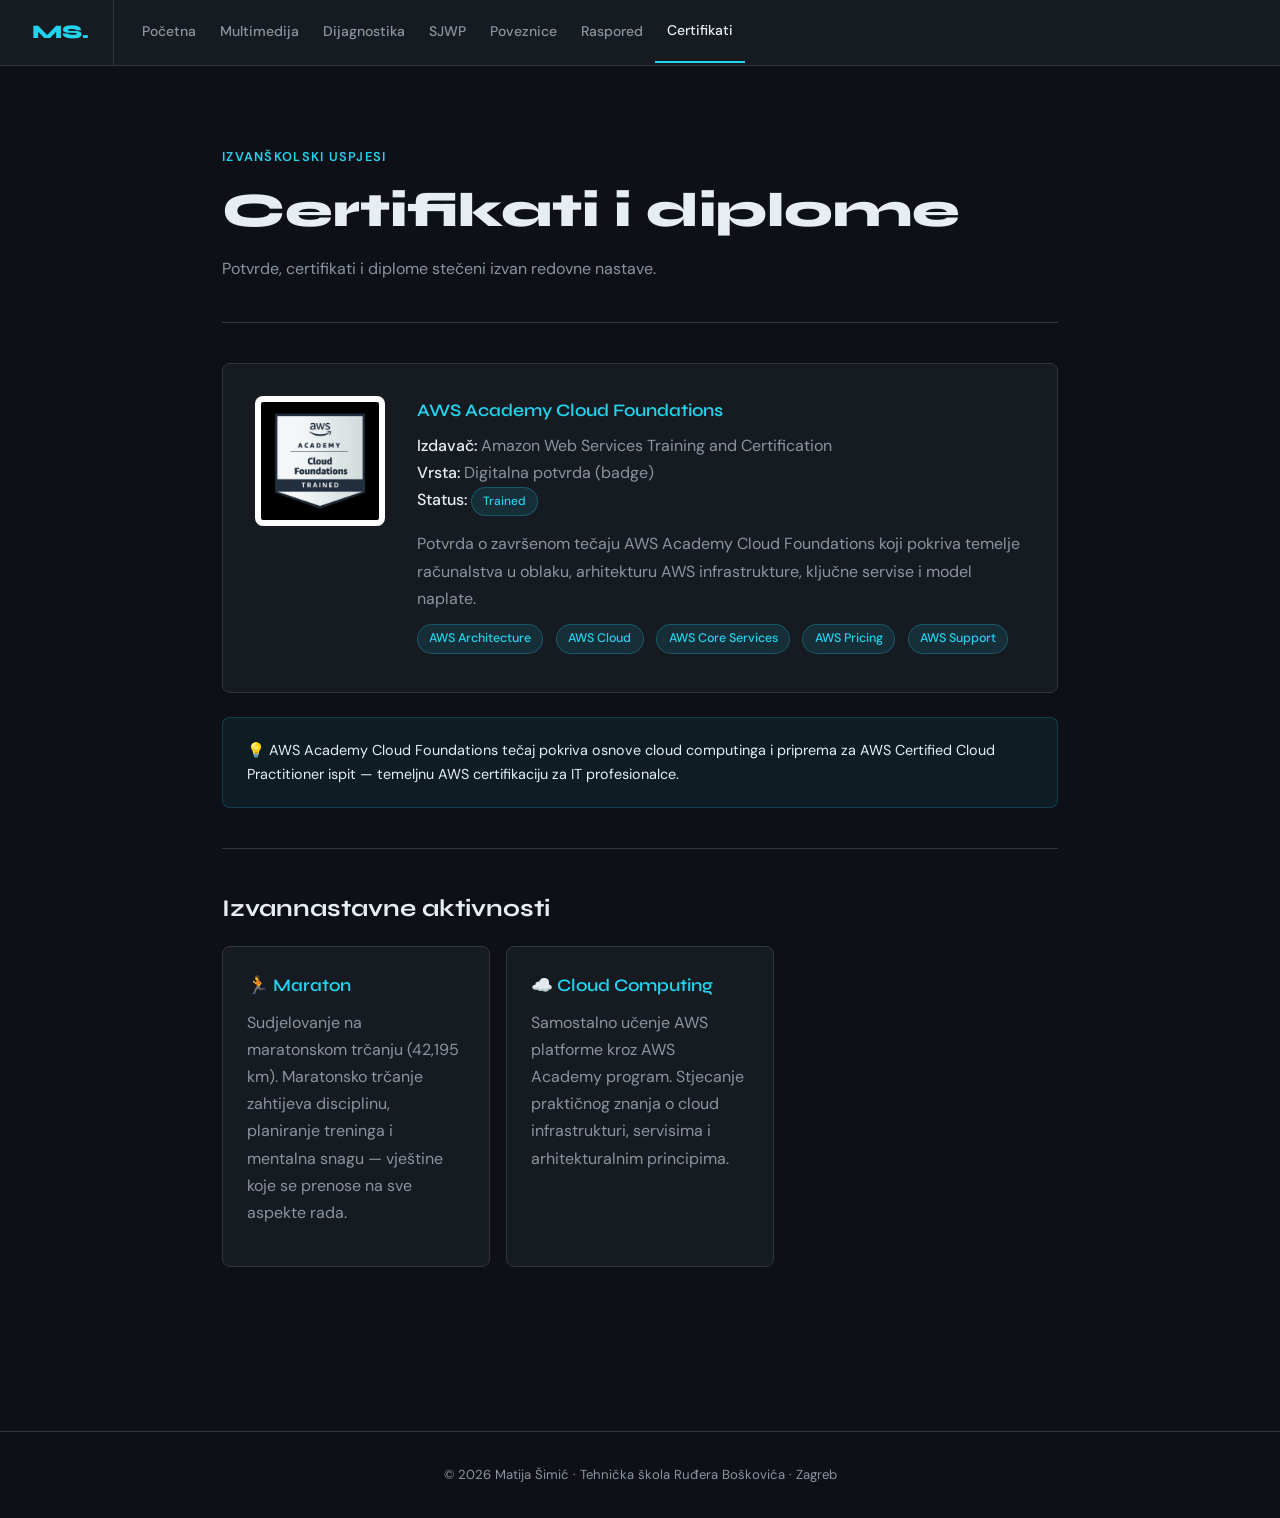
==== certifikati.html @ ddc9486a "Add files via upload" ====
<!DOCTYPE html>
<html lang="hr">
<head>
  <meta charset="UTF-8">
  <meta name="viewport" content="width=device-width, initial-scale=1.0">
  <title>Certifikati – Matija Šimić</title>
  <link rel="stylesheet" href="assets/style.css">
  <style>
    .cert-card {
      background: var(--bg2);
      border: 1px solid var(--border);
      border-radius: var(--radius);
      padding: 2rem;
      display: flex;
      gap: 2rem;
      align-items: flex-start;
      margin-bottom: 1.5rem;
      transition: border-color 0.2s;
    }
    .cert-card:hover { border-color: var(--accent2); }
    .cert-img {
      width: 130px;
      height: 130px;
      object-fit: contain;
      flex-shrink: 0;
      border-radius: 8px;
      background: #fff;
      padding: 6px;
    }
    .cert-info h3 { margin-bottom: 0.4rem; }
    .cert-info p { margin-bottom: 0.5rem; }
    .skill-list {
      display: flex;
      flex-wrap: wrap;
      gap: 0.4rem;
      margin-top: 0.75rem;
    }
    @media (max-width: 540px) {
      .cert-card { flex-direction: column; }
      .cert-img { width: 100px; height: 100px; }
    }
  </style>
</head>
<body>

<nav>
  <a href="index.html" class="nav-logo">MS.</a>
  <a href="index.html">Početna</a>
  <a href="multimedija.html">Multimedija</a>
  <a href="dijagnostika.html">Dijagnostika</a>
  <a href="sjwp.html">SJWP</a>
  <a href="poveznice.html">Poveznice</a>
  <a href="raspored.html">Raspored</a>
  <a href="certifikati.html" class="active">Certifikati</a>
</nav>

<div class="container">

  <div class="hero-label" style="margin-top:2rem;">Izvanškolski uspjesi</div>
  <h1>Certifikati i diplome</h1>
  <p>Potvrde, certifikati i diplome stečeni izvan redovne nastave.</p>

  <hr class="section-line">

  <div class="cert-card">
    <img
      src="assets/img/aws-cert.png"
      alt="AWS Academy Cloud Foundations badge"
      class="cert-img"
    >
    <div class="cert-info">
      <h3>AWS Academy Cloud Foundations</h3>
      <p>
        <strong>Izdavač:</strong> Amazon Web Services Training and Certification<br>
        <strong>Vrsta:</strong> Digitalna potvrda (badge)<br>
        <strong>Status:</strong> <span class="tag" style="font-size:0.75rem;">Trained</span>
      </p>
      <p>
        Potvrda o završenom tečaju AWS Academy Cloud Foundations koji pokriva temelje
        računalstva u oblaku, arhitekturu AWS infrastrukture, ključne servise i
        model naplate.
      </p>
      <div class="skill-list">
        <span class="tag">AWS Architecture</span>
        <span class="tag">AWS Cloud</span>
        <span class="tag">AWS Core Services</span>
        <span class="tag">AWS Pricing</span>
        <span class="tag">AWS Support</span>
      </div>
    </div>
  </div>

  <div class="info-box">
    <p>
      💡 AWS Academy Cloud Foundations tečaj pokriva osnove cloud computinga i priprema
      za AWS Certified Cloud Practitioner ispit — temeljnu AWS certifikaciju za IT profesionalce.
    </p>
  </div>

  <hr class="section-line">

  <h2>Izvannastavne aktivnosti</h2>

  <div class="card-grid">
    <div class="card">
      <h3>🏃 Maraton</h3>
      <p>
        Sudjelovanje na maratonskom trčanju (42,195 km). Maratonsko trčanje zahtijeva
        disciplinu, planiranje treninga i mentalna snagu — vještine koje se prenose na
        sve aspekte rada.
      </p>
    </div>
    <div class="card">
      <h3>☁️ Cloud Computing</h3>
      <p>
        Samostalno učenje AWS platforme kroz AWS Academy program.
        Stjecanje praktičnog znanja o cloud infrastrukturi, servisima i arhitekturalnim
        principima.
      </p>
    </div>
  </div>

</div>

<footer>
  © 2026 Matija Šimić · Tehnička škola Ruđera Boškovića · Zagreb
</footer>

</body>
</html>
---- assets/style.css ----
@import url('https://fonts.googleapis.com/css2?family=Syne:wght@400;600;700;800&family=DM+Sans:ital,wght@0,300;0,400;0,500;1,300&display=swap');

:root {
  --bg: #0d1117;
  --bg2: #161b22;
  --bg3: #21262d;
  --accent: #22d3ee;
  --accent2: #0891b2;
  --text: #e6edf3;
  --muted: #8b949e;
  --border: #30363d;
  --radius: 8px;
}

* { box-sizing: border-box; margin: 0; padding: 0; }

body {
  background: var(--bg);
  color: var(--text);
  font-family: 'DM Sans', sans-serif;
  font-size: 16px;
  line-height: 1.7;
  min-height: 100vh;
}

/* NAV */
nav {
  background: var(--bg2);
  border-bottom: 1px solid var(--border);
  padding: 0 2rem;
  position: sticky;
  top: 0;
  z-index: 100;
  display: flex;
  align-items: center;
  gap: 0;
  flex-wrap: wrap;
}

.nav-logo {
  font-family: 'Syne', sans-serif;
  font-weight: 800;
  font-size: 1.2rem;
  color: var(--accent);
  padding: 1rem 1.5rem 1rem 0;
  border-right: 1px solid var(--border);
  margin-right: 1rem;
  text-decoration: none;
  white-space: nowrap;
}

nav a {
  color: var(--muted);
  text-decoration: none;
  font-size: 0.875rem;
  font-weight: 500;
  padding: 1.1rem 0.75rem;
  transition: color 0.2s;
  white-space: nowrap;
}

nav a:hover, nav a.active { color: var(--text); }
nav a.active { border-bottom: 2px solid var(--accent); }

/* LAYOUT */
.container {
  max-width: 900px;
  margin: 0 auto;
  padding: 3rem 2rem;
}

.container-wide {
  max-width: 1100px;
  margin: 0 auto;
  padding: 3rem 2rem;
}

/* HEADINGS */
h1 {
  font-family: 'Syne', sans-serif;
  font-size: clamp(2rem, 5vw, 3rem);
  font-weight: 800;
  line-height: 1.15;
  color: var(--text);
  margin-bottom: 1rem;
}

h2 {
  font-family: 'Syne', sans-serif;
  font-size: 1.5rem;
  font-weight: 700;
  color: var(--text);
  margin: 2.5rem 0 1rem;
}

h3 {
  font-family: 'Syne', sans-serif;
  font-size: 1.1rem;
  font-weight: 600;
  color: var(--accent);
  margin-bottom: 0.5rem;
}

p { color: var(--muted); margin-bottom: 1rem; }
p strong { color: var(--text); font-weight: 500; }

/* TAG / BADGE */
.tag {
  display: inline-block;
  background: rgba(34,211,238,0.1);
  color: var(--accent);
  border: 1px solid rgba(34,211,238,0.25);
  padding: 0.2rem 0.7rem;
  border-radius: 100px;
  font-size: 0.78rem;
  font-weight: 500;
  margin-right: 0.4rem;
  margin-bottom: 0.4rem;
}

.tag-gray {
  background: var(--bg3);
  color: var(--muted);
  border: 1px solid var(--border);
}

/* CARDS */
.card {
  background: var(--bg2);
  border: 1px solid var(--border);
  border-radius: var(--radius);
  padding: 1.5rem;
  margin-bottom: 1.25rem;
  transition: border-color 0.2s;
}

.card:hover { border-color: var(--accent2); }

.card-grid {
  display: grid;
  grid-template-columns: repeat(auto-fill, minmax(260px, 1fr));
  gap: 1rem;
  margin-bottom: 2rem;
}

/* HERO */
.hero {
  padding: 5rem 2rem 4rem;
  max-width: 900px;
  margin: 0 auto;
}

.hero-label {
  font-size: 0.8rem;
  font-weight: 600;
  letter-spacing: 0.1em;
  text-transform: uppercase;
  color: var(--accent);
  margin-bottom: 1rem;
}

.hero p {
  font-size: 1.1rem;
  max-width: 580px;
  line-height: 1.8;
}

/* SECTION DIVIDER */
.section-line {
  border: none;
  border-top: 1px solid var(--border);
  margin: 2.5rem 0;
}

/* TABLE */
table {
  width: 100%;
  border-collapse: collapse;
  margin: 1.5rem 0;
  font-size: 0.9rem;
}

th {
  background: var(--bg3);
  color: var(--text);
  font-family: 'Syne', sans-serif;
  font-weight: 600;
  text-align: left;
  padding: 0.75rem 1rem;
  border-bottom: 2px solid var(--accent2);
}

td {
  padding: 0.7rem 1rem;
  border-bottom: 1px solid var(--border);
  color: var(--muted);
}

tr:hover td { background: var(--bg2); color: var(--text); }

/* LIST */
ul.styled, ol.styled {
  padding-left: 1.5rem;
  color: var(--muted);
  margin-bottom: 1rem;
}

ul.styled li, ol.styled li { margin-bottom: 0.4rem; }

/* CODE BLOCK */
pre {
  background: var(--bg3);
  border: 1px solid var(--border);
  border-radius: var(--radius);
  padding: 1.25rem;
  overflow-x: auto;
  font-family: 'Courier New', monospace;
  font-size: 0.85rem;
  color: #79c0ff;
  margin: 1rem 0;
  line-height: 1.6;
}

code {
  background: var(--bg3);
  border-radius: 4px;
  padding: 0.1rem 0.4rem;
  font-size: 0.85rem;
  color: #79c0ff;
  font-family: 'Courier New', monospace;
}

/* LINK */
a.link {
  color: var(--accent);
  text-decoration: none;
  border-bottom: 1px solid transparent;
  transition: border-color 0.2s;
}
a.link:hover { border-color: var(--accent); }

/* BUTTON */
.btn {
  display: inline-block;
  background: var(--accent);
  color: var(--bg);
  font-family: 'Syne', sans-serif;
  font-weight: 700;
  font-size: 0.875rem;
  padding: 0.6rem 1.25rem;
  border-radius: var(--radius);
  text-decoration: none;
  transition: opacity 0.2s;
}
.btn:hover { opacity: 0.85; }

/* FORM */
.form-group { margin-bottom: 1.25rem; }
label {
  display: block;
  font-size: 0.875rem;
  font-weight: 500;
  color: var(--text);
  margin-bottom: 0.4rem;
}
input, textarea, select {
  width: 100%;
  background: var(--bg3);
  border: 1px solid var(--border);
  border-radius: var(--radius);
  color: var(--text);
  padding: 0.65rem 0.9rem;
  font-family: 'DM Sans', sans-serif;
  font-size: 0.9rem;
  outline: none;
  transition: border-color 0.2s;
}
input:focus, textarea:focus, select:focus { border-color: var(--accent); }
textarea { resize: vertical; min-height: 100px; }
button[type=submit] {
  background: var(--accent);
  color: var(--bg);
  border: none;
  border-radius: var(--radius);
  font-family: 'Syne', sans-serif;
  font-weight: 700;
  font-size: 0.9rem;
  padding: 0.7rem 1.5rem;
  cursor: pointer;
  transition: opacity 0.2s;
}
button[type=submit]:hover { opacity: 0.85; }

/* FOOTER */
footer {
  border-top: 1px solid var(--border);
  padding: 2rem;
  text-align: center;
  font-size: 0.82rem;
  color: var(--muted);
  margin-top: 4rem;
}

/* INFO BOX */
.info-box {
  background: rgba(34,211,238,0.06);
  border: 1px solid rgba(34,211,238,0.2);
  border-radius: var(--radius);
  padding: 1.25rem 1.5rem;
  margin: 1.5rem 0;
}
.info-box p { color: var(--text); margin: 0; font-size: 0.9rem; }

/* RESPONSIVE */
@media (max-width: 600px) {
  nav { padding: 0 1rem; }
  .container, .container-wide, .hero { padding: 2rem 1rem; }
  h1 { font-size: 1.75rem; }
}
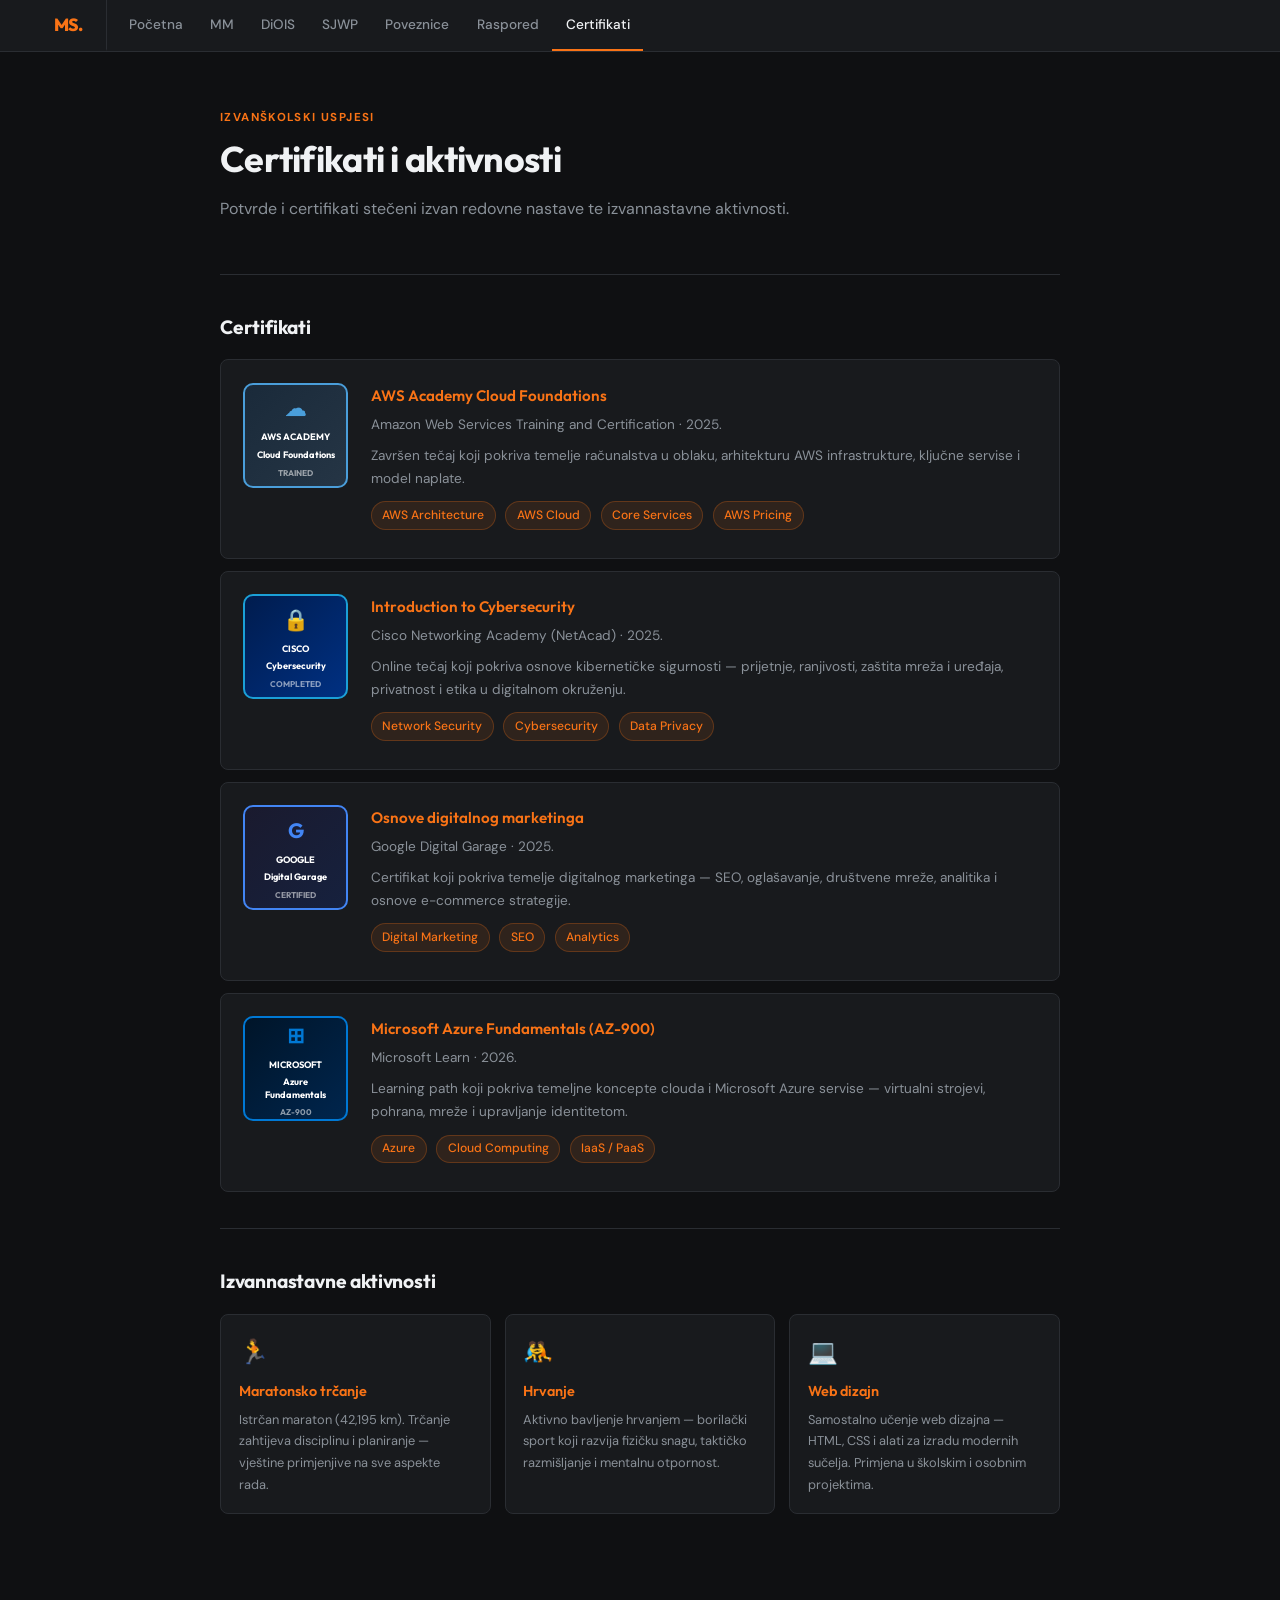
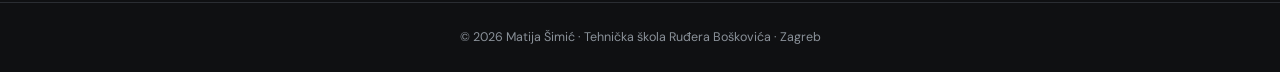
==== commit 76fe44b3: "Add files via upload" ====
--- a/certifikati.html
+++ b/certifikati.html
@@ -3,42 +3,21 @@
 <head>
   <meta charset="UTF-8">
   <meta name="viewport" content="width=device-width, initial-scale=1.0">
-  <title>Certifikati – Matija Šimić</title>
+  <title>Certifikati · Matija Šimić</title>
   <link rel="stylesheet" href="assets/style.css">
   <style>
-    .cert-card {
-      background: var(--bg2);
-      border: 1px solid var(--border);
-      border-radius: var(--radius);
-      padding: 2rem;
-      display: flex;
-      gap: 2rem;
-      align-items: flex-start;
-      margin-bottom: 1.5rem;
-      transition: border-color 0.2s;
-    }
-    .cert-card:hover { border-color: var(--accent2); }
-    .cert-img {
-      width: 130px;
-      height: 130px;
-      object-fit: contain;
-      flex-shrink: 0;
-      border-radius: 8px;
-      background: #fff;
-      padding: 6px;
-    }
-    .cert-info h3 { margin-bottom: 0.4rem; }
-    .cert-info p { margin-bottom: 0.5rem; }
-    .skill-list {
-      display: flex;
-      flex-wrap: wrap;
-      gap: 0.4rem;
-      margin-top: 0.75rem;
-    }
-    @media (max-width: 540px) {
-      .cert-card { flex-direction: column; }
-      .cert-img { width: 100px; height: 100px; }
-    }
+    .badge-aws   { background: linear-gradient(135deg, #1a2a3a, #253545); border: 2px solid #4a9eda; }
+    .badge-cisco { background: linear-gradient(135deg, #001c4e, #003082); border: 2px solid #1ba0d7; }
+    .badge-google { background: linear-gradient(135deg, #1a1a2e, #16213e); border: 2px solid #4285f4; }
+    .badge-ms    { background: linear-gradient(135deg, #001529, #00254d); border: 2px solid #0078d4; }
+
+    .badge-aws   .badge-logo { color: #4a9eda; font-size: 1.3rem; }
+    .badge-cisco .badge-logo { color: #1ba0d7; font-size: 1.3rem; }
+    .badge-google .badge-logo { color: #4285f4; font-size: 1.3rem; }
+    .badge-ms    .badge-logo { color: #0078d4; font-size: 1.3rem; }
+
+    .badge-title { color: #fff; font-size: 0.58rem; line-height: 1.3; margin-top: 0.15rem; }
+    .badge-sub   { color: rgba(255,255,255,0.55); font-size: 0.52rem; margin-top: 0.1rem; }
   </style>
 </head>
 <body>
@@ -46,85 +25,136 @@
 <nav>
   <a href="index.html" class="nav-logo">MS.</a>
   <a href="index.html">Početna</a>
-  <a href="multimedija.html">Multimedija</a>
-  <a href="dijagnostika.html">Dijagnostika</a>
+  <a href="multimedija.html">MM</a>
+  <a href="dijagnostika.html">DiOIS</a>
   <a href="sjwp.html">SJWP</a>
   <a href="poveznice.html">Poveznice</a>
   <a href="raspored.html">Raspored</a>
   <a href="certifikati.html" class="active">Certifikati</a>
 </nav>
 
-<div class="container">
+<div class="hero">
+  <div class="hero-label">Izvanškolski uspjesi</div>
+  <h1>Certifikati i aktivnosti</h1>
+  <p>Potvrde i certifikati stečeni izvan redovne nastave te izvannastavne aktivnosti.</p>
+</div>
 
-  <div class="hero-label" style="margin-top:2rem;">Izvanškolski uspjesi</div>
-  <h1>Certifikati i diplome</h1>
-  <p>Potvrde, certifikati i diplome stečeni izvan redovne nastave.</p>
+<div class="container" style="padding-top:0;">
 
-  <hr class="section-line">
+  <hr>
+  <h2>Certifikati</h2>
 
+  <!-- AWS -->
   <div class="cert-card">
-    <img
-      src="assets/img/aws-cert.png"
-      alt="AWS Academy Cloud Foundations badge"
-      class="cert-img"
-    >
+    <div class="cert-badge badge-aws">
+      <div class="badge-logo">☁</div>
+      <div class="badge-title">AWS ACADEMY</div>
+      <div class="badge-title">Cloud Foundations</div>
+      <div class="badge-sub">TRAINED</div>
+    </div>
     <div class="cert-info">
       <h3>AWS Academy Cloud Foundations</h3>
-      <p>
-        <strong>Izdavač:</strong> Amazon Web Services Training and Certification<br>
-        <strong>Vrsta:</strong> Digitalna potvrda (badge)<br>
-        <strong>Status:</strong> <span class="tag" style="font-size:0.75rem;">Trained</span>
-      </p>
-      <p>
-        Potvrda o završenom tečaju AWS Academy Cloud Foundations koji pokriva temelje
-        računalstva u oblaku, arhitekturu AWS infrastrukture, ključne servise i
-        model naplate.
-      </p>
-      <div class="skill-list">
+      <p class="cert-meta">Amazon Web Services Training and Certification · 2025.</p>
+      <p>Završen tečaj koji pokriva temelje računalstva u oblaku, arhitekturu AWS
+      infrastrukture, ključne servise i model naplate.</p>
+      <div class="skill-pills">
         <span class="tag">AWS Architecture</span>
         <span class="tag">AWS Cloud</span>
-        <span class="tag">AWS Core Services</span>
+        <span class="tag">Core Services</span>
         <span class="tag">AWS Pricing</span>
-        <span class="tag">AWS Support</span>
       </div>
     </div>
   </div>
 
-  <div class="info-box">
-    <p>
-      💡 AWS Academy Cloud Foundations tečaj pokriva osnove cloud computinga i priprema
-      za AWS Certified Cloud Practitioner ispit — temeljnu AWS certifikaciju za IT profesionalce.
-    </p>
+  <!-- Cisco -->
+  <div class="cert-card">
+    <div class="cert-badge badge-cisco">
+      <div class="badge-logo">🔒</div>
+      <div class="badge-title">CISCO</div>
+      <div class="badge-title">Cybersecurity</div>
+      <div class="badge-sub">COMPLETED</div>
+    </div>
+    <div class="cert-info">
+      <h3>Introduction to Cybersecurity</h3>
+      <p class="cert-meta">Cisco Networking Academy (NetAcad) · 2025.</p>
+      <p>Online tečaj koji pokriva osnove kibernetičke sigurnosti — prijetnje, ranjivosti,
+      zaštita mreža i uređaja, privatnost i etika u digitalnom okruženju.</p>
+      <div class="skill-pills">
+        <span class="tag">Network Security</span>
+        <span class="tag">Cybersecurity</span>
+        <span class="tag">Data Privacy</span>
+      </div>
+    </div>
   </div>
 
-  <hr class="section-line">
+  <!-- Google -->
+  <div class="cert-card">
+    <div class="cert-badge badge-google">
+      <div class="badge-logo">G</div>
+      <div class="badge-title">GOOGLE</div>
+      <div class="badge-title">Digital Garage</div>
+      <div class="badge-sub">CERTIFIED</div>
+    </div>
+    <div class="cert-info">
+      <h3>Osnove digitalnog marketinga</h3>
+      <p class="cert-meta">Google Digital Garage · 2025.</p>
+      <p>Certifikat koji pokriva temelje digitalnog marketinga — SEO, oglašavanje,
+      društvene mreže, analitika i osnove e-commerce strategije.</p>
+      <div class="skill-pills">
+        <span class="tag">Digital Marketing</span>
+        <span class="tag">SEO</span>
+        <span class="tag">Analytics</span>
+      </div>
+    </div>
+  </div>
 
+  <!-- Microsoft -->
+  <div class="cert-card">
+    <div class="cert-badge badge-ms">
+      <div class="badge-logo">⊞</div>
+      <div class="badge-title">MICROSOFT</div>
+      <div class="badge-title">Azure Fundamentals</div>
+      <div class="badge-sub">AZ-900</div>
+    </div>
+    <div class="cert-info">
+      <h3>Microsoft Azure Fundamentals (AZ-900)</h3>
+      <p class="cert-meta">Microsoft Learn · 2026.</p>
+      <p>Learning path koji pokriva temeljne koncepte clouda i Microsoft Azure
+      servise — virtualni strojevi, pohrana, mreže i upravljanje identitetom.</p>
+      <div class="skill-pills">
+        <span class="tag">Azure</span>
+        <span class="tag">Cloud Computing</span>
+        <span class="tag">IaaS / PaaS</span>
+      </div>
+    </div>
+  </div>
+
+  <hr>
   <h2>Izvannastavne aktivnosti</h2>
 
-  <div class="card-grid">
-    <div class="card">
-      <h3>🏃 Maraton</h3>
-      <p>
-        Sudjelovanje na maratonskom trčanju (42,195 km). Maratonsko trčanje zahtijeva
-        disciplinu, planiranje treninga i mentalna snagu — vještine koje se prenose na
-        sve aspekte rada.
-      </p>
+  <div class="activity-grid">
+    <div class="activity-card">
+      <div class="activity-icon">🏃</div>
+      <h3>Maratonsko trčanje</h3>
+      <p>Istrčan maraton (42,195 km). Trčanje zahtijeva disciplinu i
+      planiranje — vještine primjenjive na sve aspekte rada.</p>
     </div>
-    <div class="card">
-      <h3>☁️ Cloud Computing</h3>
-      <p>
-        Samostalno učenje AWS platforme kroz AWS Academy program.
-        Stjecanje praktičnog znanja o cloud infrastrukturi, servisima i arhitekturalnim
-        principima.
-      </p>
+    <div class="activity-card">
+      <div class="activity-icon">🤼</div>
+      <h3>Hrvanje</h3>
+      <p>Aktivno bavljenje hrvanjem — borilački sport koji razvija fizičku
+      snagu, taktičko razmišljanje i mentalnu otpornost.</p>
+    </div>
+    <div class="activity-card">
+      <div class="activity-icon">💻</div>
+      <h3>Web dizajn</h3>
+      <p>Samostalno učenje web dizajna — HTML, CSS i alati za izradu
+      modernih sučelja. Primjena u školskim i osobnim projektima.</p>
     </div>
   </div>
 
 </div>
 
-<footer>
-  © 2026 Matija Šimić · Tehnička škola Ruđera Boškovića · Zagreb
-</footer>
-
+<footer>© 2026 Matija Šimić · Tehnička škola Ruđera Boškovića · Zagreb</footer>
 </body>
 </html>
--- a/assets/style.css
+++ b/assets/style.css
@@ -1,15 +1,15 @@
-@import url('https://fonts.googleapis.com/css2?family=Syne:wght@400;600;700;800&family=DM+Sans:ital,wght@0,300;0,400;0,500;1,300&display=swap');
+@import url('https://fonts.googleapis.com/css2?family=Outfit:wght@400;500;600;700;800&family=DM+Sans:ital,opsz,wght@0,9..40,300;0,9..40,400;0,9..40,500;1,9..40,300&display=swap');
 
 :root {
-  --bg: #0d1117;
-  --bg2: #161b22;
-  --bg3: #21262d;
-  --accent: #22d3ee;
-  --accent2: #0891b2;
-  --text: #e6edf3;
-  --muted: #8b949e;
-  --border: #30363d;
-  --radius: 8px;
+  --bg:      #0f1012;
+  --bg2:     #181a1d;
+  --bg3:     #1f2226;
+  --accent:  #f97316;
+  --accent2: #ea580c;
+  --text:    #f0f2f4;
+  --muted:   #8a9199;
+  --border:  #2a2d32;
+  --radius:  8px;
 }
 
 * { box-sizing: border-box; margin: 0; padding: 0; }
@@ -27,95 +27,110 @@
 nav {
   background: var(--bg2);
   border-bottom: 1px solid var(--border);
-  padding: 0 2rem;
+  padding: 0 2.5rem;
   position: sticky;
   top: 0;
   z-index: 100;
   display: flex;
+  align-items: stretch;
+  height: 52px;
+}
+
+.nav-logo {
+  font-family: 'Outfit', sans-serif;
+  font-weight: 800;
+  font-size: 1.1rem;
+  color: var(--accent);
+  padding-right: 1.5rem;
+  display: flex;
   align-items: center;
-  gap: 0;
-  flex-wrap: wrap;
-}
-
-.nav-logo {
-  font-family: 'Syne', sans-serif;
-  font-weight: 800;
-  font-size: 1.2rem;
-  color: var(--accent);
-  padding: 1rem 1.5rem 1rem 0;
   border-right: 1px solid var(--border);
-  margin-right: 1rem;
+  margin-right: 0.5rem;
   text-decoration: none;
+  letter-spacing: -0.03em;
+}
+
+nav a {
+  color: var(--muted);
+  text-decoration: none;
+  font-size: 0.85rem;
+  font-weight: 500;
+  padding: 0 0.85rem;
+  display: flex;
+  align-items: center;
+  border-bottom: 2px solid transparent;
+  transition: color 0.15s;
   white-space: nowrap;
 }
 
-nav a {
-  color: var(--muted);
-  text-decoration: none;
-  font-size: 0.875rem;
-  font-weight: 500;
-  padding: 1.1rem 0.75rem;
-  transition: color 0.2s;
-  white-space: nowrap;
-}
-
-nav a:hover, nav a.active { color: var(--text); }
-nav a.active { border-bottom: 2px solid var(--accent); }
+nav a:hover { color: var(--text); }
+nav a.active { color: var(--text); border-bottom-color: var(--accent); }
 
 /* LAYOUT */
 .container {
-  max-width: 900px;
+  max-width: 920px;
   margin: 0 auto;
-  padding: 3rem 2rem;
-}
-
-.container-wide {
-  max-width: 1100px;
+  padding: 2.5rem 2.5rem;
+}
+
+/* HERO */
+.hero {
+  max-width: 920px;
   margin: 0 auto;
-  padding: 3rem 2rem;
-}
-
-/* HEADINGS */
+  padding: 3.5rem 2.5rem 1rem;
+}
+
+.hero-label {
+  font-size: 0.72rem;
+  font-weight: 700;
+  letter-spacing: 0.12em;
+  text-transform: uppercase;
+  color: var(--accent);
+  margin-bottom: 0.6rem;
+}
+
 h1 {
-  font-family: 'Syne', sans-serif;
-  font-size: clamp(2rem, 5vw, 3rem);
-  font-weight: 800;
-  line-height: 1.15;
-  color: var(--text);
-  margin-bottom: 1rem;
+  font-family: 'Outfit', sans-serif;
+  font-size: clamp(1.75rem, 2.8vw, 2.4rem);
+  font-weight: 700;
+  line-height: 1.2;
+  color: var(--text);
+  letter-spacing: -0.02em;
+  margin-bottom: 0.9rem;
 }
 
 h2 {
-  font-family: 'Syne', sans-serif;
-  font-size: 1.5rem;
+  font-family: 'Outfit', sans-serif;
+  font-size: 1.2rem;
   font-weight: 700;
   color: var(--text);
-  margin: 2.5rem 0 1rem;
+  letter-spacing: -0.01em;
+  margin: 2.25rem 0 1rem;
 }
 
 h3 {
-  font-family: 'Syne', sans-serif;
-  font-size: 1.1rem;
+  font-family: 'Outfit', sans-serif;
+  font-size: 0.95rem;
   font-weight: 600;
   color: var(--accent);
-  margin-bottom: 0.5rem;
-}
-
-p { color: var(--muted); margin-bottom: 1rem; }
+  margin-bottom: 0.4rem;
+}
+
+p { color: var(--muted); margin-bottom: 0.7rem; }
+p:last-child { margin-bottom: 0; }
 p strong { color: var(--text); font-weight: 500; }
 
-/* TAG / BADGE */
+/* TAGS */
 .tag {
   display: inline-block;
-  background: rgba(34,211,238,0.1);
+  background: rgba(249,115,22,0.1);
   color: var(--accent);
-  border: 1px solid rgba(34,211,238,0.25);
-  padding: 0.2rem 0.7rem;
+  border: 1px solid rgba(249,115,22,0.25);
+  padding: 0.18rem 0.65rem;
   border-radius: 100px;
-  font-size: 0.78rem;
+  font-size: 0.76rem;
   font-weight: 500;
-  margin-right: 0.4rem;
-  margin-bottom: 0.4rem;
+  margin: 0 0.3rem 0.35rem 0;
 }
 
 .tag-gray {
@@ -129,191 +144,230 @@
   background: var(--bg2);
   border: 1px solid var(--border);
   border-radius: var(--radius);
-  padding: 1.5rem;
-  margin-bottom: 1.25rem;
-  transition: border-color 0.2s;
-}
-
-.card:hover { border-color: var(--accent2); }
+  padding: 1.25rem 1.5rem;
+  margin-bottom: 0.75rem;
+  transition: border-color 0.15s;
+}
+.card:hover { border-color: rgba(249,115,22,0.3); }
 
 .card-grid {
   display: grid;
-  grid-template-columns: repeat(auto-fill, minmax(260px, 1fr));
-  gap: 1rem;
-  margin-bottom: 2rem;
-}
-
-/* HERO */
-.hero {
-  padding: 5rem 2rem 4rem;
-  max-width: 900px;
-  margin: 0 auto;
-}
-
-.hero-label {
+  grid-template-columns: repeat(3, 1fr);
+  gap: 0.875rem;
+  margin-bottom: 0.5rem;
+}
+
+/* PPTX CARD */
+.pptx-card {
+  background: var(--bg2);
+  border: 1px solid var(--border);
+  border-radius: var(--radius);
+  padding: 1.1rem 1.4rem;
+  margin-bottom: 0.75rem;
+  display: flex;
+  justify-content: space-between;
+  align-items: center;
+  gap: 1.5rem;
+  transition: border-color 0.15s;
+}
+.pptx-card:hover { border-color: rgba(249,115,22,0.3); }
+.pptx-info { flex: 1; min-width: 0; }
+.pptx-info h3 { font-size: 0.9rem; margin-bottom: 0.2rem; }
+.pptx-info p  { font-size: 0.82rem; }
+.pptx-btns { display: flex; gap: 0.45rem; flex-shrink: 0; }
+
+/* BUTTONS */
+.btn {
+  display: inline-flex;
+  align-items: center;
+  gap: 0.3rem;
+  font-family: 'Outfit', sans-serif;
+  font-weight: 600;
   font-size: 0.8rem;
-  font-weight: 600;
-  letter-spacing: 0.1em;
-  text-transform: uppercase;
-  color: var(--accent);
-  margin-bottom: 1rem;
-}
-
-.hero p {
-  font-size: 1.1rem;
-  max-width: 580px;
-  line-height: 1.8;
-}
-
-/* SECTION DIVIDER */
-.section-line {
-  border: none;
-  border-top: 1px solid var(--border);
-  margin: 2.5rem 0;
-}
+  padding: 0.45rem 0.9rem;
+  border-radius: var(--radius);
+  text-decoration: none;
+  transition: opacity 0.15s;
+  white-space: nowrap;
+}
+.btn-primary  { background: var(--accent);  color: #fff; }
+.btn-secondary { background: var(--bg3); color: var(--text); border: 1px solid var(--border); }
+.btn:hover { opacity: 0.8; }
+
+/* DIVIDER */
+hr { border: none; border-top: 1px solid var(--border); margin: 2.25rem 0; }
 
 /* TABLE */
-table {
-  width: 100%;
-  border-collapse: collapse;
-  margin: 1.5rem 0;
-  font-size: 0.9rem;
-}
+.table-wrap { overflow-x: auto; margin: 1rem 0; }
+
+table { width: 100%; border-collapse: collapse; font-size: 0.85rem; }
 
 th {
   background: var(--bg3);
   color: var(--text);
-  font-family: 'Syne', sans-serif;
+  font-family: 'Outfit', sans-serif;
   font-weight: 600;
   text-align: left;
-  padding: 0.75rem 1rem;
+  padding: 0.65rem 0.9rem;
   border-bottom: 2px solid var(--accent2);
+  white-space: nowrap;
 }
 
 td {
-  padding: 0.7rem 1rem;
+  padding: 0.6rem 0.9rem;
   border-bottom: 1px solid var(--border);
   color: var(--muted);
 }
 
-tr:hover td { background: var(--bg2); color: var(--text); }
-
-/* LIST */
+tr:hover td { background: rgba(255,255,255,0.02); color: var(--text); }
+
+/* LISTS */
 ul.styled, ol.styled {
-  padding-left: 1.5rem;
-  color: var(--muted);
-  margin-bottom: 1rem;
-}
-
-ul.styled li, ol.styled li { margin-bottom: 0.4rem; }
-
-/* CODE BLOCK */
+  padding-left: 1.4rem;
+  color: var(--muted);
+  margin-bottom: 0.75rem;
+}
+ul.styled li, ol.styled li { margin-bottom: 0.3rem; }
+
+/* CODE */
 pre {
   background: var(--bg3);
   border: 1px solid var(--border);
   border-radius: var(--radius);
-  padding: 1.25rem;
+  padding: 1.1rem;
   overflow-x: auto;
   font-family: 'Courier New', monospace;
-  font-size: 0.85rem;
-  color: #79c0ff;
-  margin: 1rem 0;
+  font-size: 0.8rem;
+  color: #fbbf24;
+  margin: 0.75rem 0;
   line-height: 1.6;
 }
 
 code {
   background: var(--bg3);
   border-radius: 4px;
-  padding: 0.1rem 0.4rem;
-  font-size: 0.85rem;
-  color: #79c0ff;
+  padding: 0.1rem 0.35rem;
+  font-size: 0.8rem;
+  color: #fbbf24;
   font-family: 'Courier New', monospace;
 }
 
-/* LINK */
-a.link {
-  color: var(--accent);
-  text-decoration: none;
-  border-bottom: 1px solid transparent;
-  transition: border-color 0.2s;
-}
-a.link:hover { border-color: var(--accent); }
-
-/* BUTTON */
-.btn {
-  display: inline-block;
-  background: var(--accent);
-  color: var(--bg);
-  font-family: 'Syne', sans-serif;
-  font-weight: 700;
-  font-size: 0.875rem;
-  padding: 0.6rem 1.25rem;
-  border-radius: var(--radius);
-  text-decoration: none;
-  transition: opacity 0.2s;
-}
-.btn:hover { opacity: 0.85; }
-
-/* FORM */
-.form-group { margin-bottom: 1.25rem; }
-label {
-  display: block;
-  font-size: 0.875rem;
-  font-weight: 500;
-  color: var(--text);
-  margin-bottom: 0.4rem;
-}
+/* INFO BOX */
+.info-box {
+  background: rgba(249,115,22,0.07);
+  border: 1px solid rgba(249,115,22,0.2);
+  border-radius: var(--radius);
+  padding: 0.9rem 1.2rem;
+  margin: 1.25rem 0;
+}
+.info-box p { color: var(--text); margin: 0; font-size: 0.85rem; }
+
+/* FORMS */
+.form-group { margin-bottom: 1rem; }
+label { display: block; font-size: 0.85rem; font-weight: 500; color: var(--text); margin-bottom: 0.3rem; }
 input, textarea, select {
   width: 100%;
   background: var(--bg3);
   border: 1px solid var(--border);
   border-radius: var(--radius);
   color: var(--text);
-  padding: 0.65rem 0.9rem;
+  padding: 0.55rem 0.85rem;
   font-family: 'DM Sans', sans-serif;
-  font-size: 0.9rem;
+  font-size: 0.875rem;
   outline: none;
-  transition: border-color 0.2s;
+  transition: border-color 0.15s;
 }
 input:focus, textarea:focus, select:focus { border-color: var(--accent); }
-textarea { resize: vertical; min-height: 100px; }
+textarea { resize: vertical; min-height: 85px; }
 button[type=submit] {
-  background: var(--accent);
-  color: var(--bg);
-  border: none;
-  border-radius: var(--radius);
-  font-family: 'Syne', sans-serif;
-  font-weight: 700;
-  font-size: 0.9rem;
-  padding: 0.7rem 1.5rem;
-  cursor: pointer;
-  transition: opacity 0.2s;
+  background: var(--accent); color: #fff; border: none;
+  border-radius: var(--radius);
+  font-family: 'Outfit', sans-serif; font-weight: 600; font-size: 0.875rem;
+  padding: 0.6rem 1.4rem; cursor: pointer; transition: opacity 0.15s;
 }
 button[type=submit]:hover { opacity: 0.85; }
+
+/* RASPORED ZVONA TABLE */
+.zvona th { background: var(--accent); color: #fff; border-bottom: none; text-align: center; }
+.zvona td { text-align: center; }
+.zvona td:first-child { font-weight: 600; color: var(--text); }
+.zvona .odmor-row td { background: var(--bg3); color: var(--muted); font-size: 0.78rem; font-style: italic; }
+.zvona .big-odmor td { background: rgba(249,115,22,0.1); color: var(--accent); font-weight: 600; }
+.zvona .stanka td { background: var(--accent); color: #fff; font-weight: 700; }
+
+/* TIMETABLE CELLS */
+.tt { border-radius: 4px; padding: 0.25rem 0.45rem; font-size: 0.76rem; font-weight: 600; white-space: nowrap; display: inline-block; background: var(--bg3); }
+.tt-sjwp { color: #f97316; }
+.tt-mm   { color: #a78bfa; }
+.tt-dois { color: #34d399; }
+.tt-mat  { color: #60a5fa; }
+.tt-hrv  { color: #f472b6; }
+.tt-eng  { color: #fbbf24; }
+.tt-fiz  { color: #67e8f9; }
+.tt-tzk  { color: #86efac; }
+.tt-x    { color: #64748b; }
+.tt-odmor-cell { font-size: 0.7rem; color: var(--accent); font-weight: 600; background: rgba(249,115,22,0.08); }
+
+/* CERT */
+.cert-badge {
+  width: 105px; height: 105px; border-radius: 10px;
+  display: flex; flex-direction: column; align-items: center; justify-content: center;
+  font-family: 'Outfit', sans-serif; font-size: 0.6rem; font-weight: 700;
+  text-align: center; flex-shrink: 0; padding: 0.6rem; gap: 0.2rem;
+}
+.cert-card {
+  background: var(--bg2); border: 1px solid var(--border); border-radius: var(--radius);
+  padding: 1.4rem; display: flex; gap: 1.4rem; align-items: flex-start; margin-bottom: 0.75rem;
+  transition: border-color 0.15s;
+}
+.cert-card:hover { border-color: rgba(249,115,22,0.3); }
+.cert-info { flex: 1; }
+.cert-info h3 { margin-bottom: 0.25rem; }
+.cert-info p { font-size: 0.85rem; }
+.cert-meta { font-size: 0.78rem; color: var(--muted) !important; margin-bottom: 0.5rem !important; }
+.skill-pills { display: flex; flex-wrap: wrap; gap: 0.3rem; margin-top: 0.5rem; }
+
+/* ACTIVITY GRID */
+.activity-grid { display: grid; grid-template-columns: repeat(3,1fr); gap: 0.875rem; }
+.activity-card {
+  background: var(--bg2); border: 1px solid var(--border); border-radius: var(--radius);
+  padding: 1.1rem; transition: border-color 0.15s;
+}
+.activity-card:hover { border-color: rgba(249,115,22,0.3); }
+.activity-icon { font-size: 1.5rem; margin-bottom: 0.4rem; }
+.activity-card h3 { font-size: 0.9rem; margin-bottom: 0.3rem; }
+.activity-card p  { font-size: 0.8rem; }
+
+/* LINK LIST */
+.link-item {
+  display: flex; align-items: flex-start; gap: 0.9rem;
+  padding: 0.85rem 0; border-bottom: 1px solid var(--border);
+}
+.link-item:last-child { border-bottom: none; }
+.link-icon { font-size: 1.1rem; flex-shrink: 0; margin-top: 0.1rem; }
+.link-item a { color: var(--accent); font-weight: 500; text-decoration: none; font-size: 0.875rem; }
+.link-item a:hover { text-decoration: underline; }
+.link-item p { margin: 0.1rem 0 0; font-size: 0.8rem; }
+
+/* COLOR SWATCHES */
+.color-demo { display: flex; gap: 0.5rem; flex-wrap: wrap; margin: 0.75rem 0; }
+.swatch { width: 65px; height: 65px; border-radius: 6px; display: flex; align-items: flex-end; padding: 3px; font-size: 0.6rem; font-weight: 600; color: white; text-shadow: 0 1px 2px rgba(0,0,0,0.7); border: 1px solid rgba(255,255,255,0.08); }
 
 /* FOOTER */
 footer {
   border-top: 1px solid var(--border);
-  padding: 2rem;
+  padding: 1.5rem 2.5rem;
   text-align: center;
-  font-size: 0.82rem;
-  color: var(--muted);
-  margin-top: 4rem;
-}
-
-/* INFO BOX */
-.info-box {
-  background: rgba(34,211,238,0.06);
-  border: 1px solid rgba(34,211,238,0.2);
-  border-radius: var(--radius);
-  padding: 1.25rem 1.5rem;
-  margin: 1.5rem 0;
-}
-.info-box p { color: var(--text); margin: 0; font-size: 0.9rem; }
-
-/* RESPONSIVE */
-@media (max-width: 600px) {
+  font-size: 0.78rem;
+  color: var(--muted);
+  margin-top: 3rem;
+}
+
+@media (max-width: 680px) {
   nav { padding: 0 1rem; }
-  .container, .container-wide, .hero { padding: 2rem 1rem; }
-  h1 { font-size: 1.75rem; }
-}
+  .container, .hero { padding: 1.75rem 1rem; }
+  .card-grid { grid-template-columns: 1fr; }
+  .activity-grid { grid-template-columns: 1fr; }
+  .pptx-card { flex-direction: column; align-items: flex-start; }
+  .cert-card { flex-direction: column; }
+}
